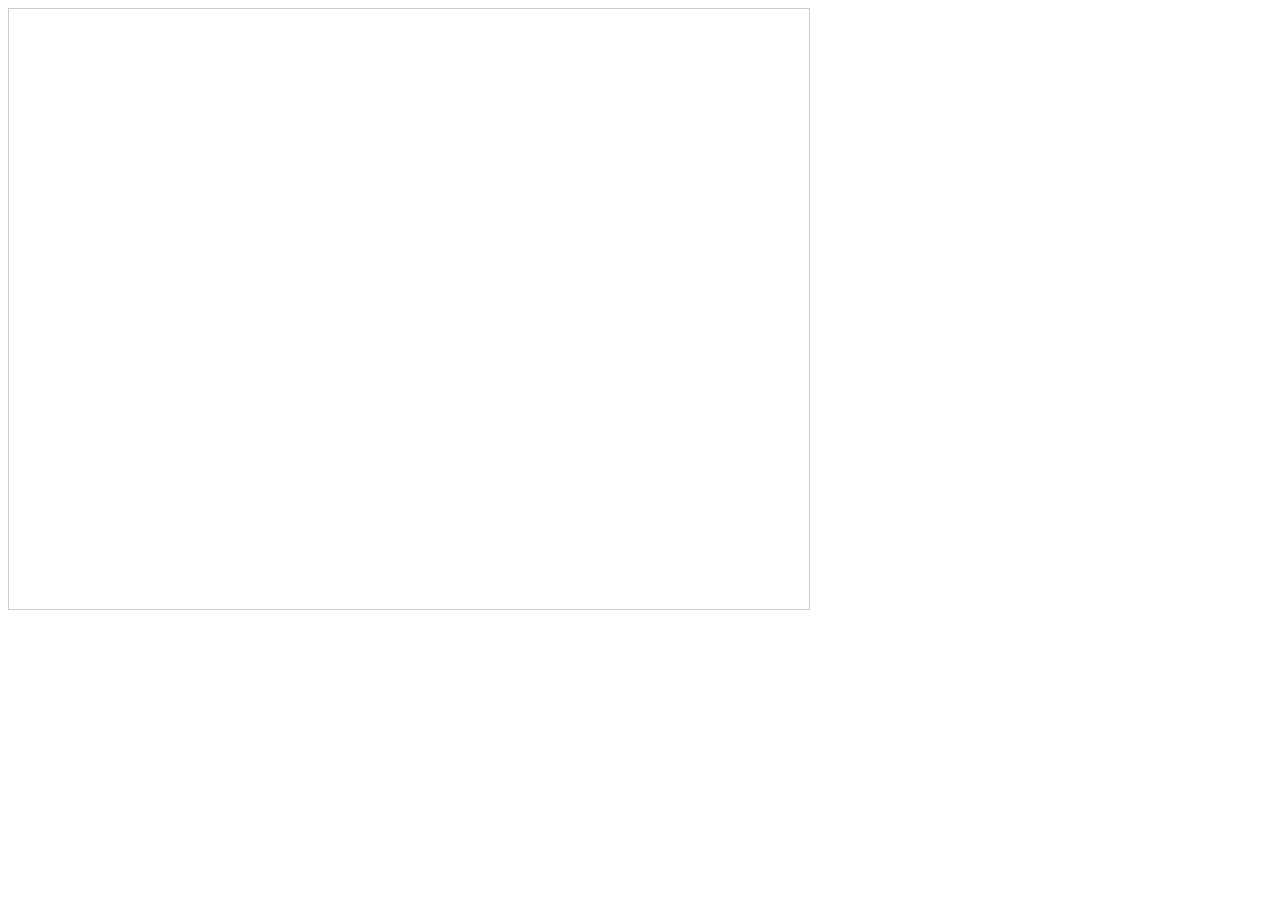
==== web/index.html @ 4c9f5ad1 "basic scaffolding" ====
<!doctype html>
<html>
  <head>
    <meta charset="utf-8" />
    <title>Chubby Bunny Playground</title>
    <style>
      canvas { border: 1px solid #ccc; }
    </style>
  </head>
  <body>
    <canvas id="canvas" width="800" height="600"></canvas>
    <script type="module" src="./main.js"></script>
  </body>
</html>
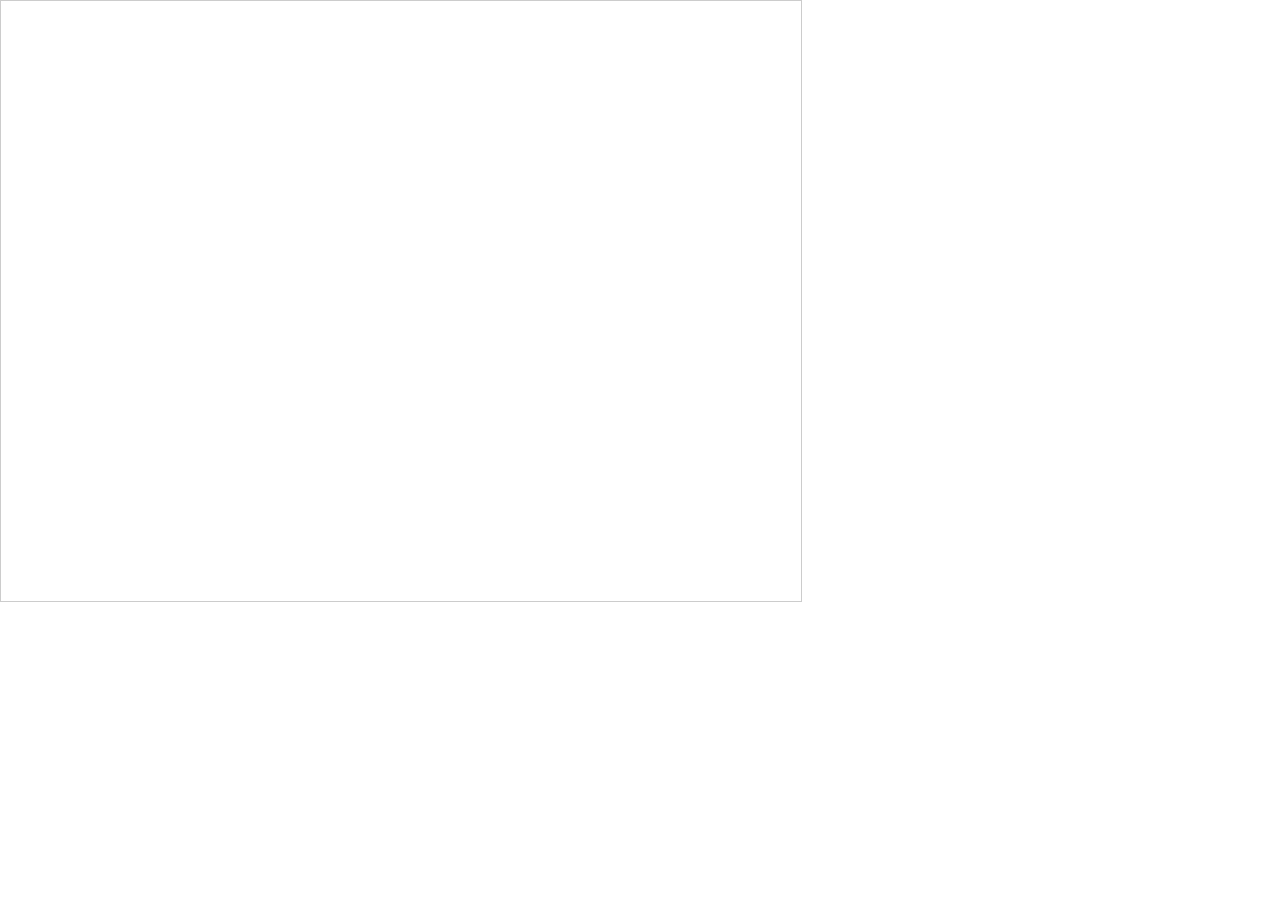
==== commit 8304b289: "some clean up made html a bit better" ====
--- a/web/index.html
+++ b/web/index.html
@@ -3,12 +3,12 @@
   <head>
     <meta charset="utf-8" />
     <title>Chubby Bunny Playground</title>
-    <style>
-      canvas { border: 1px solid #ccc; }
-    </style>
+    <link rel="stylesheet" type="text/css" href="./style.css">
   </head>
   <body>
+    <div class="canvas-container">
     <canvas id="canvas" width="800" height="600"></canvas>
+    </div>
     <script type="module" src="./main.js"></script>
   </body>
 </html>
--- a/web/style.css
+++ b/web/style.css
@@ -0,0 +1,12 @@
+* {
+  margin: 0;
+  padding: 0;
+  overflow: hidden;
+}
+
+canvas { border: 1px solid #ccc;
+    position: absolute;
+    z-index: 0;
+    top:0;
+    left:0;
+}
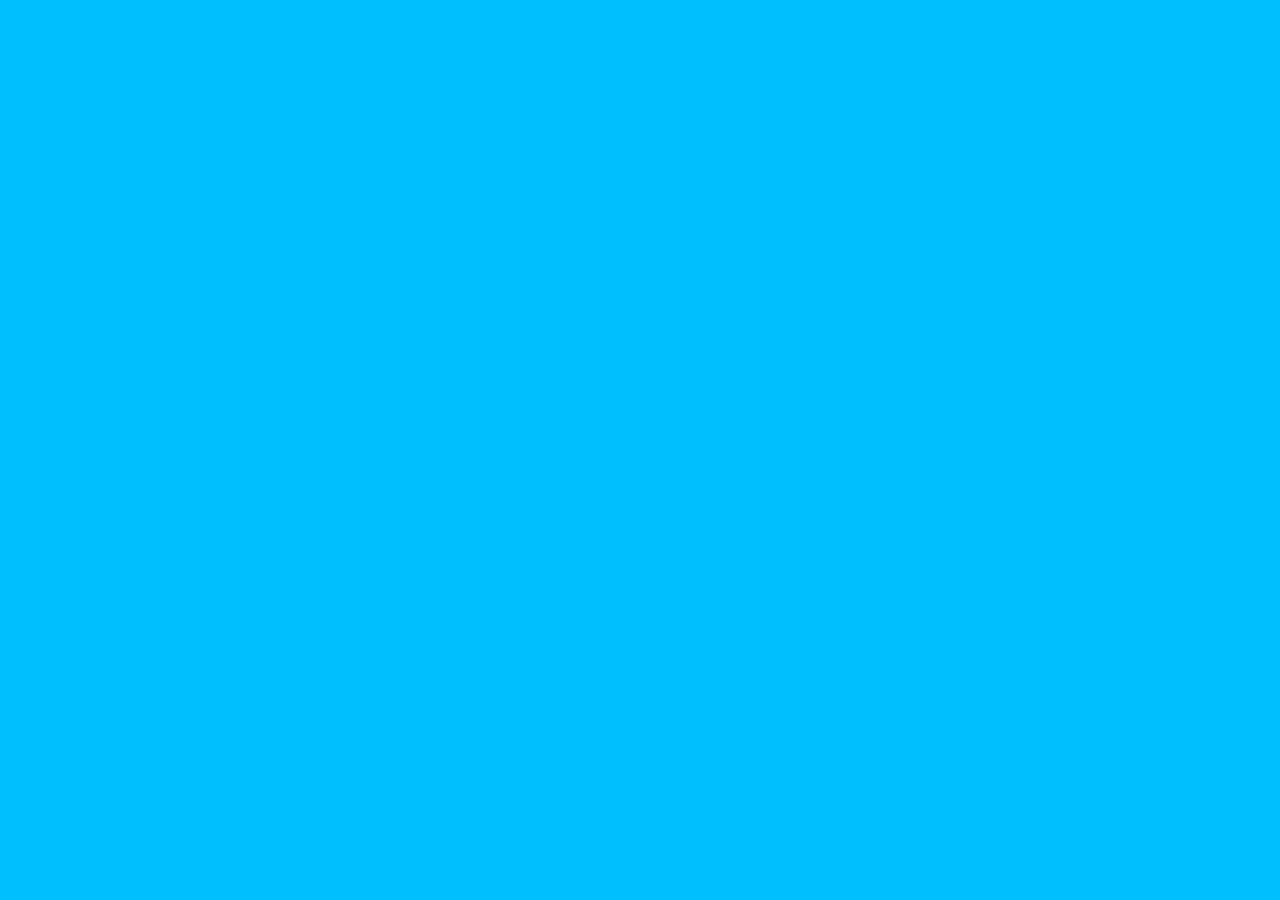
==== commit 7bce31da: "some html stuff, improved selection" ====
--- a/web/index.html
+++ b/web/index.html
@@ -6,9 +6,7 @@
     <link rel="stylesheet" type="text/css" href="./style.css">
   </head>
   <body>
-    <div class="canvas-container">
     <canvas id="canvas" width="800" height="600"></canvas>
-    </div>
     <script type="module" src="./main.js"></script>
   </body>
 </html>
--- a/web/style.css
+++ b/web/style.css
@@ -1,12 +1,22 @@
 * {
   margin: 0;
   padding: 0;
-  overflow: hidden;
 }
 
-canvas { border: 1px solid #ccc;
-    position: absolute;
+html, body {
+  width: 100%;
+  height: 100%;
+  overflow: hidden;
+  background-color: rgb(0, 191, 255);
+}
+
+canvas { 
+    display: block;
+    position: fixed;
     z-index: 0;
-    top:0;
-    left:0;
+    top: 0;
+    left: 0;
+    width: 100%;
+    height: 100%;
+    border: none;
 }
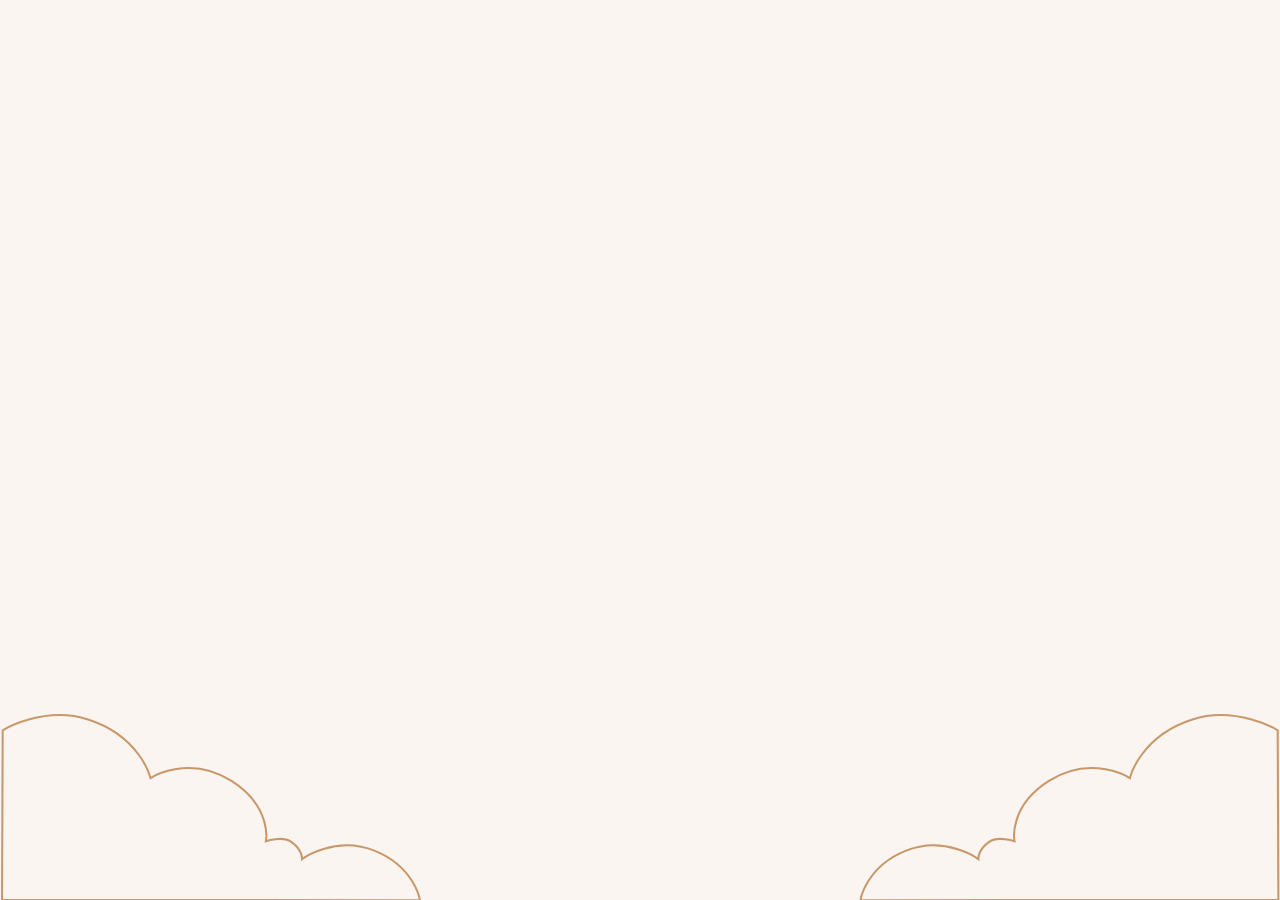
==== commit d3fdf7f0: "added a bit of background" ====
--- a/web/index.html
+++ b/web/index.html
@@ -6,6 +6,10 @@
     <link rel="stylesheet" type="text/css" href="./style.css">
   </head>
   <body>
+    <div class="canvas-backdrop" aria-hidden="true">
+      <div class="cloud-backdrop cloud-backdrop-left"></div>
+      <div class="cloud-backdrop cloud-backdrop-right"></div>
+    </div>
     <canvas id="canvas" width="800" height="600"></canvas>
     <script type="module" src="./main.js"></script>
   </body>
--- a/web/style.css
+++ b/web/style.css
@@ -7,16 +7,45 @@
   width: 100%;
   height: 100%;
   overflow: hidden;
-  background-color: rgb(0, 191, 255);
+  background-color: rgb(250, 245, 240);
+}
+
+.canvas-backdrop {
+  position: fixed;
+  inset: 0;
+  z-index: 0;
+  pointer-events: none;
+}
+
+.cloud-backdrop {
+  position: absolute;
+  bottom: 0;
+  width: 33%;
+  height: 100%;
+  background-image: url("../assets/clouds_background.svg");
+  background-repeat: no-repeat;
+  background-size: contain;
+  background-position: bottom left;
+}
+
+.cloud-backdrop-left {
+  left: 0;
+}
+
+.cloud-backdrop-right {
+  right: 0;
+  transform: scaleX(-1);
+  transform-origin: center bottom;
 }
 
 canvas { 
     display: block;
     position: fixed;
-    z-index: 0;
+  z-index: 1;
     top: 0;
     left: 0;
     width: 100%;
     height: 100%;
     border: none;
+    background-color: transparent;
 }
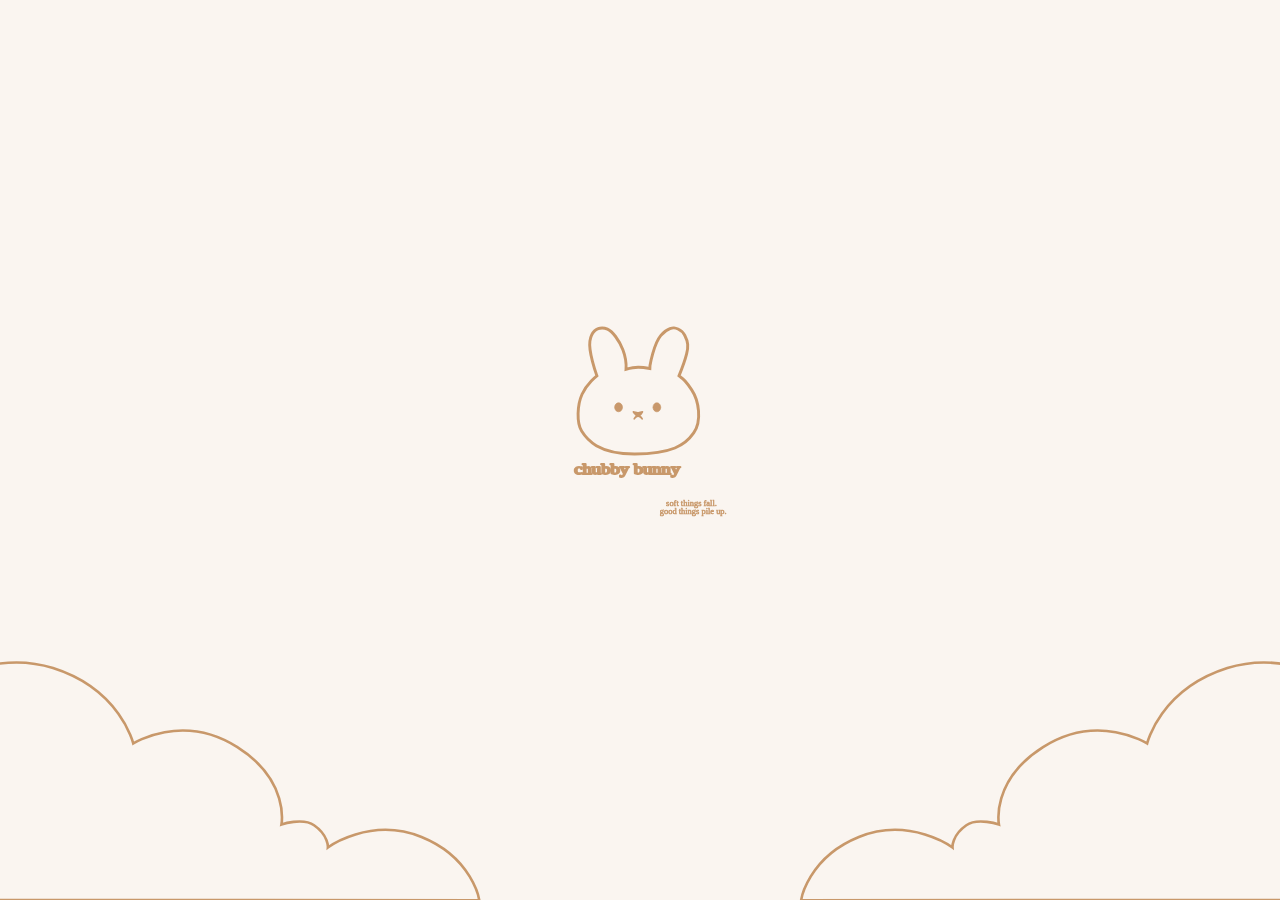
==== commit 4dba6f3a: "added logo and more clouds" ====
--- a/web/index.html
+++ b/web/index.html
@@ -3,11 +3,27 @@
   <head>
     <meta charset="utf-8" />
     <title>Chubby Bunny Playground</title>
+    <link rel="preconnect" href="https://fonts.googleapis.com">
+    <link rel="preconnect" href="https://fonts.gstatic.com" crossorigin>
+    <link href="https://fonts.googleapis.com/css2?family=Baloo+2:wght@500;700&display=swap" rel="stylesheet">
     <link rel="stylesheet" type="text/css" href="./style.css">
   </head>
   <body>
+    <div class="site-banner site-banner-hidden" id="site-banner">
+      <p class="site-banner-text">
+        This is my personal site and a showcase for my Rust-based WASM soft-body library. <br/>
+        Check out the library on
+        <a class="site-banner-link" href="https://github.com/Fluffy8unny/chubby_bunny" target="_blank" rel="noopener noreferrer">GitHub</a>
+        or contact me at
+        <a class="site-banner-link" href="mailto:Andreas@Weissenburger.info">Andreas@Weissenburger.info</a>.
+      </p>
+      <button class="site-banner-close" id="site-banner-close" aria-label="Close banner">x</button>
+    </div>
     <div class="canvas-backdrop" aria-hidden="true">
       <div class="cloud-backdrop cloud-backdrop-left"></div>
+      <div class="logo-backdrop">
+        <img class="logo-backdrop-image" src="../assets/logo.svg" alt="" />
+      </div>
       <div class="cloud-backdrop cloud-backdrop-right"></div>
     </div>
     <canvas id="canvas" width="800" height="600"></canvas>
--- a/web/style.css
+++ b/web/style.css
@@ -10,6 +10,78 @@
   background-color: rgb(250, 245, 240);
 }
 
+.site-banner {
+  position: fixed;
+  top: 0;
+  left: 0;
+  width: 100%;
+  height: 10%;
+  min-height: 64px;
+  padding: 0 20px;
+  box-sizing: border-box;
+  z-index: 10;
+  display: flex;
+  align-items: center;
+  justify-content: center;
+  gap: 16px;
+  background-color: rgb(200, 152, 106);
+  color: rgb(250, 245, 240);
+  font-family: "Baloo 2", "Comic Sans MS", cursive;
+}
+
+.site-banner-hidden {
+  display: none;
+}
+
+.site-banner-text {
+  font-size: clamp(16px, 2vw, 24px);
+  font-weight: 700;
+  line-height: 1.15;
+  text-align: center;
+  padding-right: 52px;
+}
+
+.site-banner-link {
+  color: rgb(90, 50, 20);
+  text-decoration: none;
+}
+
+.site-banner-link:hover {
+  color: rgb(70, 35, 12);
+}
+
+.site-banner-link:focus-visible {
+  outline: 2px solid rgb(90, 50, 20);
+  outline-offset: 3px;
+}
+
+.site-banner-close {
+  position: absolute;
+  right: 16px;
+  top: 50%;
+  transform: translateY(-50%);
+  z-index: 1;
+  width: 40px;
+  height: 40px;
+  border: none;
+  background: transparent;
+  color: inherit;
+  font-family: inherit;
+  font-size: clamp(24px, 2.5vw, 34px);
+  font-weight: 700;
+  cursor: pointer;
+  line-height: 1;
+}
+
+.site-banner-close:hover {
+  opacity: 0.85;
+}
+
+.site-banner-close:focus-visible {
+  outline: 2px solid rgb(250, 245, 240);
+  outline-offset: 3px;
+}
+
 .canvas-backdrop {
   position: fixed;
   inset: 0;
@@ -20,8 +92,9 @@
 .cloud-backdrop {
   position: absolute;
   bottom: 0;
-  width: 33%;
+  width: calc(33% + 120px);
   height: 100%;
+  z-index: 0;
   background-image: url("../assets/clouds_background.svg");
   background-repeat: no-repeat;
   background-size: contain;
@@ -29,13 +102,28 @@
 }
 
 .cloud-backdrop-left {
-  left: 0;
+  left: -60px;
 }
 
 .cloud-backdrop-right {
-  right: 0;
+  right: -60px;
   transform: scaleX(-1);
   transform-origin: center bottom;
+}
+
+.logo-backdrop {
+  position: absolute;
+  inset: 0;
+  margin: auto;
+  width: 30%;
+  height: 30%;
+  z-index: 1;
+}
+
+.logo-backdrop-image {
+  width: 100%;
+  height: 100%;
+  object-fit: contain;
 }
 
 canvas { 
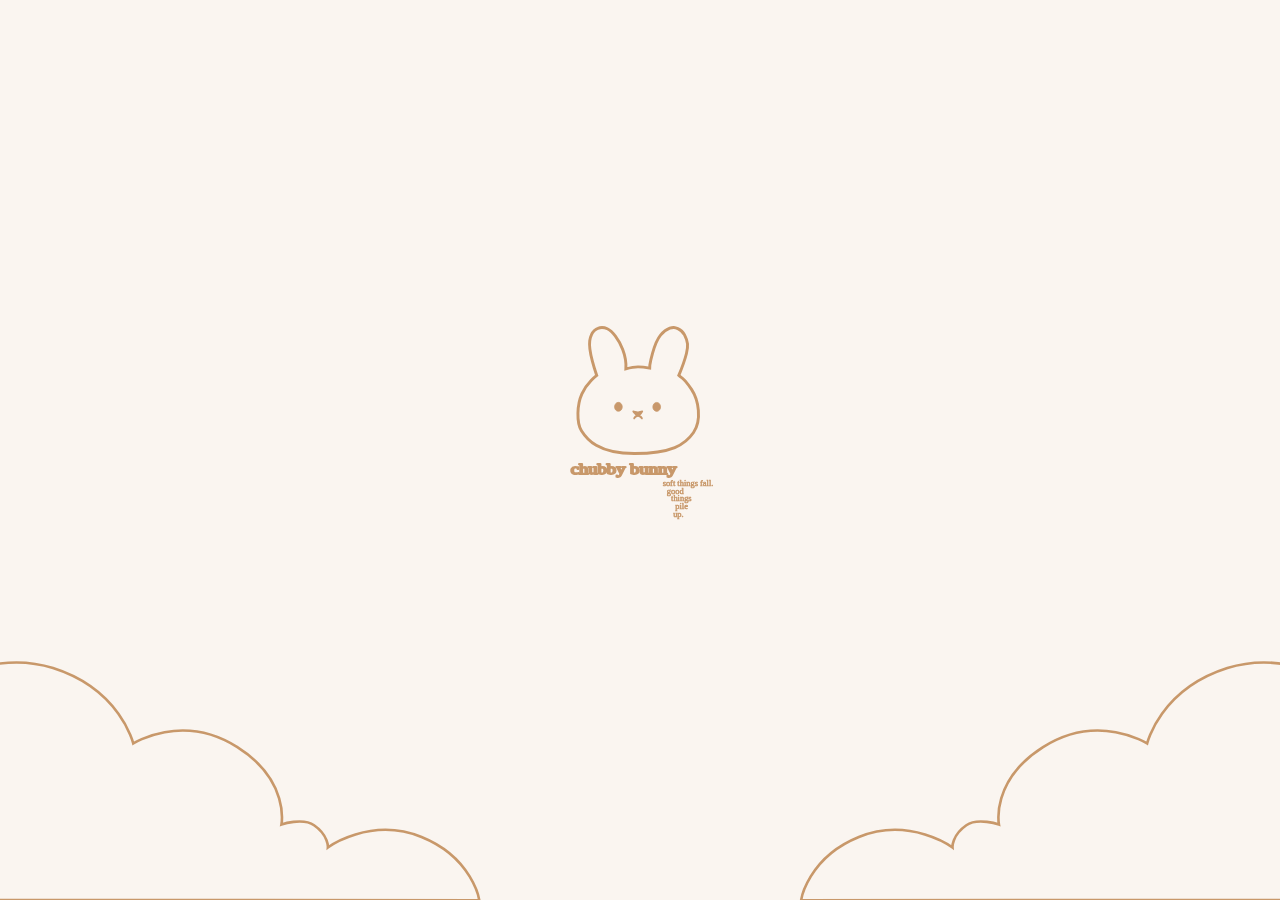
==== commit 064f315a: "moved assets for the website to the website folder" ====
--- a/web/index.html
+++ b/web/index.html
@@ -11,18 +11,28 @@
   <body>
     <div class="site-banner site-banner-hidden" id="site-banner">
       <p class="site-banner-text">
-        This is my personal site and a showcase for my Rust-based WASM soft-body library. <br/>
+        This is my personal site and a showcase for my Rust-based WASM soft-body physics library. <br/>
         Check out the library on
-        <a class="site-banner-link" href="https://github.com/Fluffy8unny/chubby_bunny" target="_blank" rel="noopener noreferrer">GitHub</a>
+        <a class="site-banner-link" href="https://github.com/Fluffy8unny/chubby_bunny" target="_blank" rel="noopener noreferrer">
+          <svg class="site-banner-icon" viewBox="0 0 24 24" aria-hidden="true" focusable="false">
+            <path d="M12 2C6.48 2 2 6.58 2 12.23c0 4.52 2.87 8.36 6.84 9.72.5.1.68-.22.68-.49 0-.24-.01-.88-.01-1.73-2.78.62-3.37-1.37-3.37-1.37-.45-1.19-1.11-1.5-1.11-1.5-.91-.64.07-.63.07-.63 1 .07 1.53 1.06 1.53 1.06.9 1.58 2.35 1.13 2.92.87.09-.67.35-1.13.64-1.39-2.22-.26-4.56-1.14-4.56-5.08 0-1.12.39-2.03 1.03-2.75-.1-.26-.45-1.33.1-2.78 0 0 .84-.28 2.75 1.05A9.33 9.33 0 0 1 12 6.83a9.3 9.3 0 0 1 2.5.35c1.91-1.33 2.75-1.05 2.75-1.05.55 1.45.2 2.52.1 2.78.64.72 1.03 1.63 1.03 2.75 0 3.95-2.34 4.81-4.57 5.07.36.32.67.95.67 1.92 0 1.39-.01 2.5-.01 2.84 0 .27.18.6.69.49A10.25 10.25 0 0 0 22 12.23C22 6.58 17.52 2 12 2z"/>
+          </svg>
+          GitHub
+        </a>
         or contact me at
-        <a class="site-banner-link" href="mailto:Andreas@Weissenburger.info">Andreas@Weissenburger.info</a>.
+        <a class="site-banner-link" href="mailto:Andreas@Weissenburger.info">
+          <svg class="site-banner-icon" viewBox="0 0 24 24" aria-hidden="true" focusable="false">
+            <path d="M2 6.5A2.5 2.5 0 0 1 4.5 4h15A2.5 2.5 0 0 1 22 6.5v11a2.5 2.5 0 0 1-2.5 2.5h-15A2.5 2.5 0 0 1 2 17.5v-11zm2.2-.5L12 11.64 19.8 6H4.2zm15.8 2.45-7.41 5.36a1 1 0 0 1-1.18 0L4 8.45V17.5c0 .28.22.5.5.5h15c.28 0 .5-.22.5-.5V8.45z"/>
+          </svg>
+          Andreas@Weissenburger.info
+        </a>.
       </p>
       <button class="site-banner-close" id="site-banner-close" aria-label="Close banner">x</button>
     </div>
     <div class="canvas-backdrop" aria-hidden="true">
       <div class="cloud-backdrop cloud-backdrop-left"></div>
       <div class="logo-backdrop">
-        <img class="logo-backdrop-image" src="../assets/logo.svg" alt="" />
+        <img class="logo-backdrop-image" src="./assets/logo.svg" alt="" />
       </div>
       <div class="cloud-backdrop cloud-backdrop-right"></div>
     </div>
--- a/web/style.css
+++ b/web/style.css
@@ -27,10 +27,20 @@
   background-color: rgb(200, 152, 106);
   color: rgb(250, 245, 240);
   font-family: "Baloo 2", "Comic Sans MS", cursive;
+  transform: translateY(0);
+  opacity: 1;
+  visibility: visible;
+  pointer-events: auto;
+  transition: transform 280ms ease, opacity 220ms ease, visibility 0ms linear;
+  will-change: transform, opacity;
 }
 
 .site-banner-hidden {
-  display: none;
+  transform: translateY(calc(-100% - 8px));
+  opacity: 0;
+  visibility: hidden;
+  pointer-events: none;
+  transition: transform 280ms ease, opacity 220ms ease, visibility 0ms linear 280ms;
 }
 
 .site-banner-text {
@@ -42,17 +52,28 @@
 }
 
 .site-banner-link {
-  color: rgb(90, 50, 20);
+  display: inline;
+  color: inherit;
   text-decoration: none;
+  white-space: nowrap;
 }
 
 .site-banner-link:hover {
-  color: rgb(70, 35, 12);
+  opacity: 0.85;
 }
 
 .site-banner-link:focus-visible {
-  outline: 2px solid rgb(90, 50, 20);
+  outline: 2px solid rgb(250, 245, 240);
   outline-offset: 3px;
+}
+
+.site-banner-icon {
+  width: 0.95em;
+  height: 0.95em;
+  display: inline-block;
+  margin-right: 0;
+  vertical-align: -0.12em;
+  fill: currentColor;
 }
 
 .site-banner-close {
@@ -95,7 +116,7 @@
   width: calc(33% + 120px);
   height: 100%;
   z-index: 0;
-  background-image: url("../assets/clouds_background.svg");
+  background-image: url("./assets/clouds_background.svg");
   background-repeat: no-repeat;
   background-size: contain;
   background-position: bottom left;
@@ -136,4 +157,5 @@
     height: 100%;
     border: none;
     background-color: transparent;
+    touch-action: none;
 }
